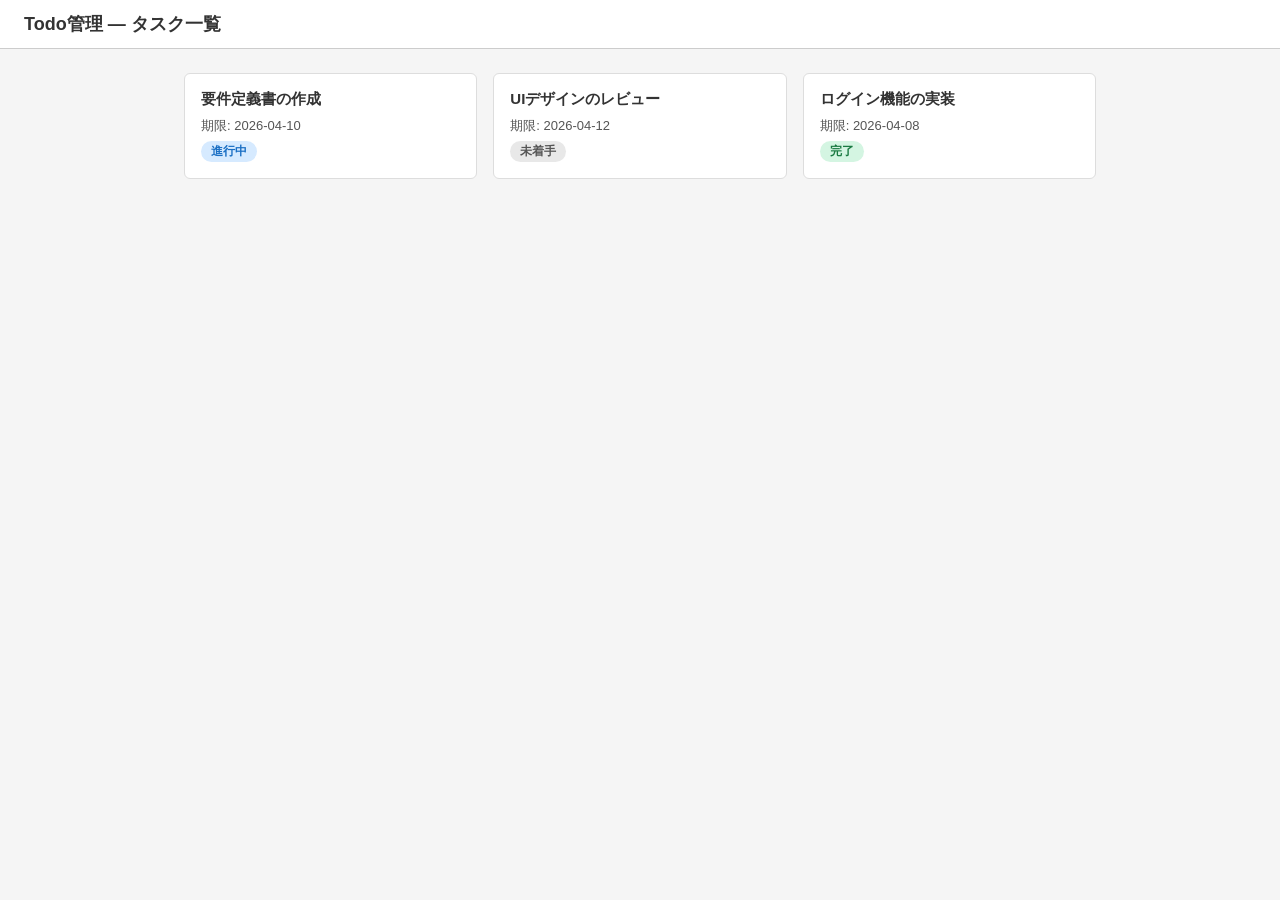
==== designs/wireframes/01_タスク一覧.html @ f4167eff "feat: 01_タスク一覧.htmlを追加" ====
<!DOCTYPE html>
<html lang="ja">
<head>
  <meta charset="UTF-8">
  <meta name="viewport" content="width=device-width, initial-scale=1.0">
  <title>タスク一覧</title>
  <style>
    /* リセット・ベース */
    * { box-sizing: border-box; margin: 0; padding: 0; }
    body {
      font-family: sans-serif;
      background: #f5f5f5;
      color: #333;
    }

    /* ヘッダー */
    header {
      background: #fff;
      border-bottom: 1px solid #ccc;
      padding: 12px 24px;
    }
    header h1 {
      font-size: 18px;
      font-weight: bold;
    }

    /* メインコンテンツ */
    main {
      padding: 24px;
      max-width: 960px;
      margin: 0 auto;
    }

    /* カード一覧 */
    .card-grid {
      display: grid;
      grid-template-columns: repeat(auto-fill, minmax(240px, 1fr));
      gap: 16px;
    }

    /* カード */
    .card {
      background: #fff;
      border: 1px solid #ddd;
      border-radius: 6px;
      padding: 16px;
    }

    /* タスク名 */
    .card .task-name {
      font-size: 15px;
      font-weight: bold;
      margin-bottom: 8px;
    }

    /* 期限 */
    .card .deadline {
      font-size: 13px;
      color: #555;
      margin-bottom: 6px;
    }

    /* ステータスバッジ */
    .card .status {
      display: inline-block;
      font-size: 12px;
      padding: 2px 10px;
      border-radius: 12px;
      font-weight: bold;
    }
    .status.todo     { background: #e8e8e8; color: #555; }
    .status.doing    { background: #d6eaff; color: #1a6fc4; }
    .status.done     { background: #d4f5e2; color: #1a7a42; }

    /* 0件メッセージ */
    .empty-message {
      color: #999;
      text-align: center;
      margin-top: 80px;
      font-size: 15px;
    }
  </style>
</head>
<body>

  <header>
    <h1>Todo管理 — タスク一覧</h1>
  </header>

  <main>

    <!-- タスクが存在する場合 -->
    <div class="card-grid">

      <div class="card">
        <div class="task-name">要件定義書の作成</div>
        <div class="deadline">期限: 2026-04-10</div>
        <span class="status doing">進行中</span>
      </div>

      <div class="card">
        <div class="task-name">UIデザインのレビュー</div>
        <div class="deadline">期限: 2026-04-12</div>
        <span class="status todo">未着手</span>
      </div>

      <div class="card">
        <div class="task-name">ログイン機能の実装</div>
        <div class="deadline">期限: 2026-04-08</div>
        <span class="status done">完了</span>
      </div>

    </div>

    <!-- タスクが0件の場合 -->
    <!--
    <div class="empty-message">タスクが登録されていません</div>
    -->

  </main>

</body>
</html>
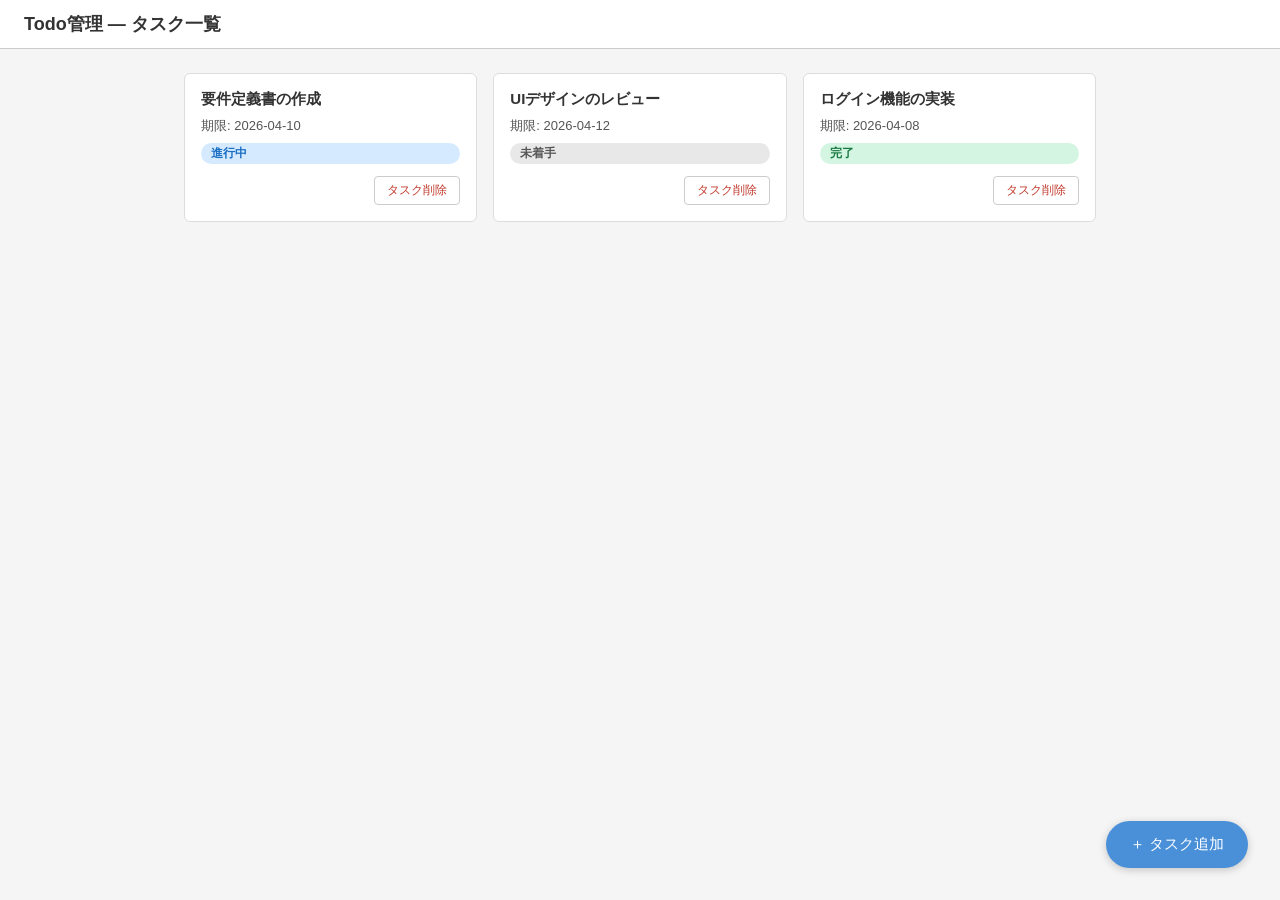
==== commit 600635af: "feat: htmlファイルの追加・修正" ====
--- a/designs/wireframes/01_タスク一覧.html
+++ b/designs/wireframes/01_タスク一覧.html
@@ -44,33 +44,51 @@
       border: 1px solid #ddd;
       border-radius: 6px;
       padding: 16px;
+      display: flex;
+      flex-direction: column;
+      gap: 8px;
     }
 
     /* タスク名 */
     .card .task-name {
       font-size: 15px;
       font-weight: bold;
-      margin-bottom: 8px;
     }
 
     /* 期限 */
     .card .deadline {
       font-size: 13px;
       color: #555;
-      margin-bottom: 6px;
     }
 
     /* ステータスバッジ */
-    .card .status {
+    .status {
       display: inline-block;
       font-size: 12px;
       padding: 2px 10px;
       border-radius: 12px;
       font-weight: bold;
     }
-    .status.todo     { background: #e8e8e8; color: #555; }
-    .status.doing    { background: #d6eaff; color: #1a6fc4; }
-    .status.done     { background: #d4f5e2; color: #1a7a42; }
+    .status.todo  { background: #e8e8e8; color: #555; }
+    .status.doing { background: #d6eaff; color: #1a6fc4; }
+    .status.done  { background: #d4f5e2; color: #1a7a42; }
+
+    /* タスク削除ボタン */
+    .btn-delete {
+      align-self: flex-end;
+      margin-top: 4px;
+      background: #fff;
+      border: 1px solid #ccc;
+      border-radius: 4px;
+      padding: 5px 12px;
+      font-size: 12px;
+      color: #c0392b;
+      cursor: pointer;
+    }
+    .btn-delete:hover {
+      background: #fdf0ef;
+      border-color: #c0392b;
+    }
 
     /* 0件メッセージ */
     .empty-message {
@@ -78,6 +96,24 @@
       text-align: center;
       margin-top: 80px;
       font-size: 15px;
+    }
+
+    /* タスク追加ボタン（右下固定） */
+    .fab {
+      position: fixed;
+      right: 32px;
+      bottom: 32px;
+      background: #4a90d9;
+      color: #fff;
+      border: none;
+      border-radius: 28px;
+      padding: 14px 24px;
+      font-size: 15px;
+      cursor: pointer;
+      box-shadow: 0 2px 8px rgba(0,0,0,0.2);
+    }
+    .fab:hover {
+      background: #357abf;
     }
   </style>
 </head>
@@ -96,18 +132,21 @@
         <div class="task-name">要件定義書の作成</div>
         <div class="deadline">期限: 2026-04-10</div>
         <span class="status doing">進行中</span>
+        <button class="btn-delete">タスク削除</button>
       </div>
 
       <div class="card">
         <div class="task-name">UIデザインのレビュー</div>
         <div class="deadline">期限: 2026-04-12</div>
         <span class="status todo">未着手</span>
+        <button class="btn-delete">タスク削除</button>
       </div>
 
       <div class="card">
         <div class="task-name">ログイン機能の実装</div>
         <div class="deadline">期限: 2026-04-08</div>
         <span class="status done">完了</span>
+        <button class="btn-delete">タスク削除</button>
       </div>
 
     </div>
@@ -119,5 +158,8 @@
 
   </main>
 
+  <!-- タスク追加ボタン -->
+  <button class="fab">＋ タスク追加</button>
+
 </body>
 </html>
